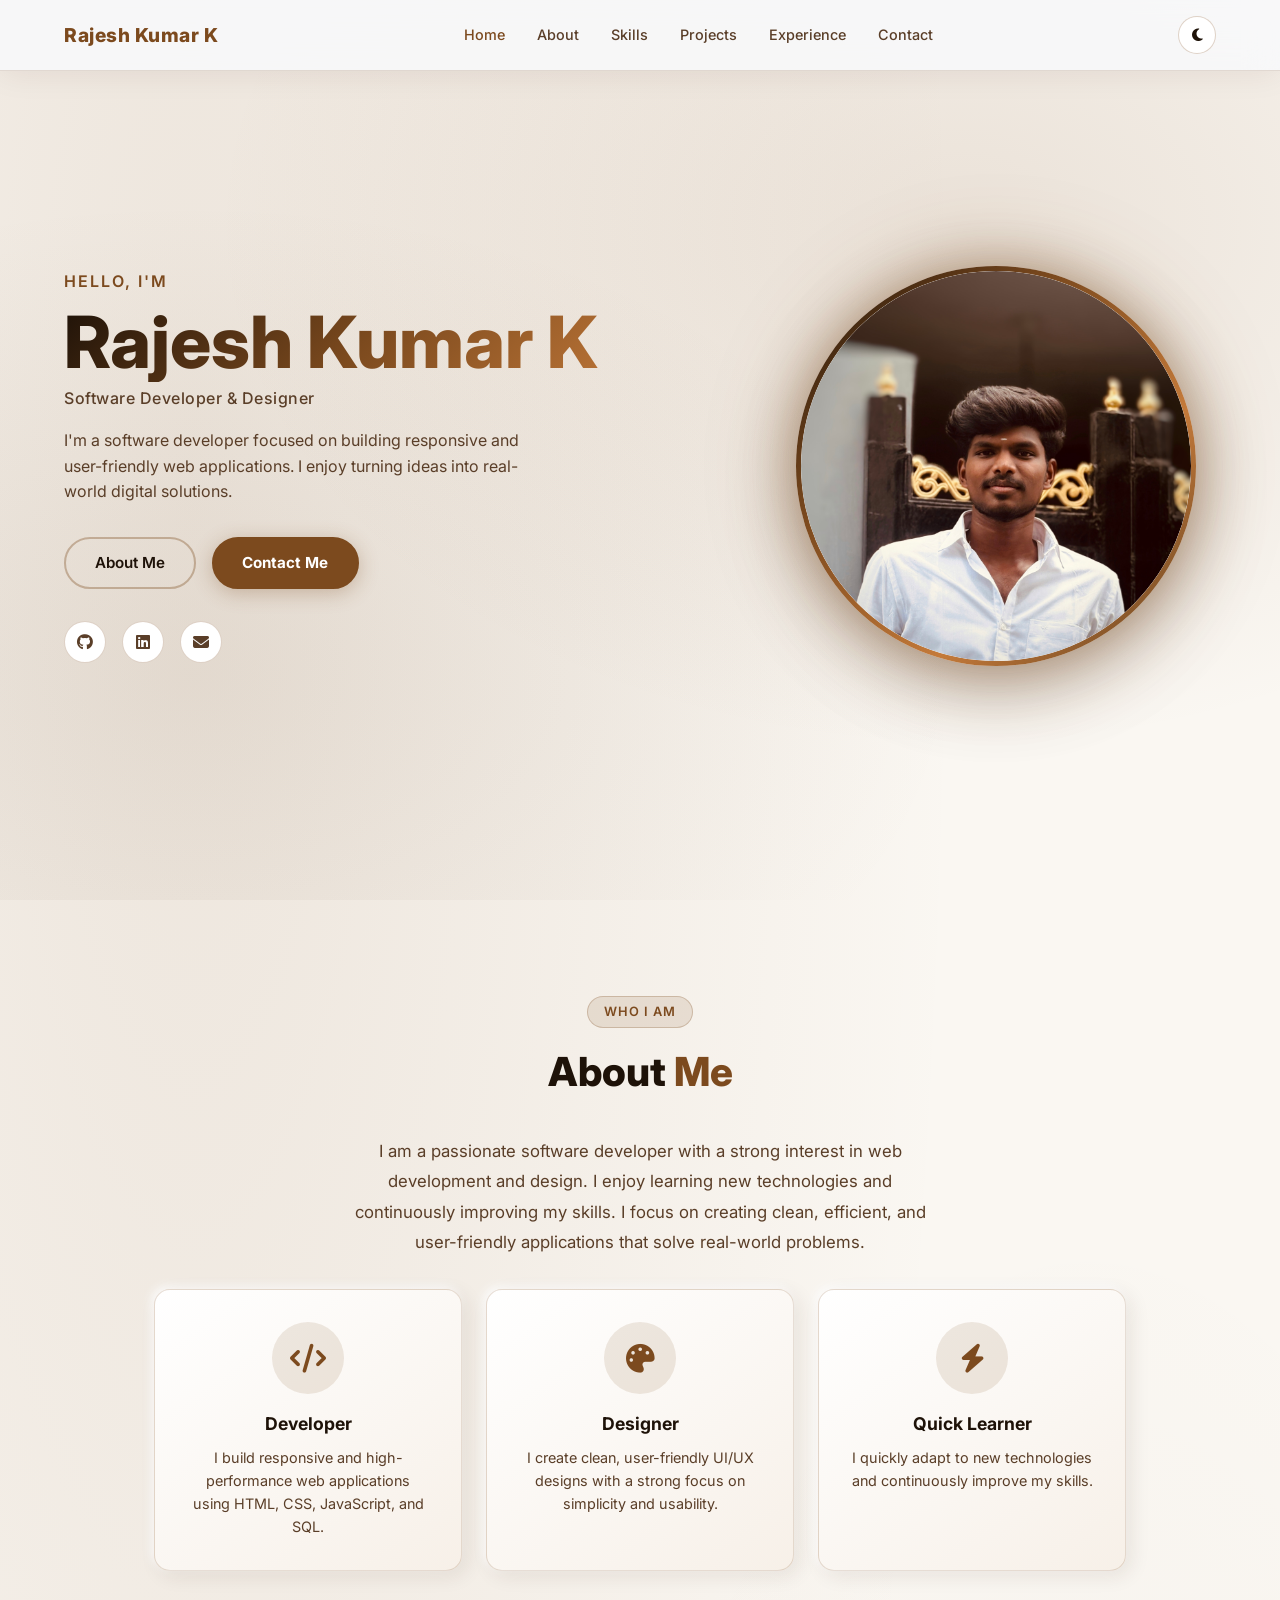
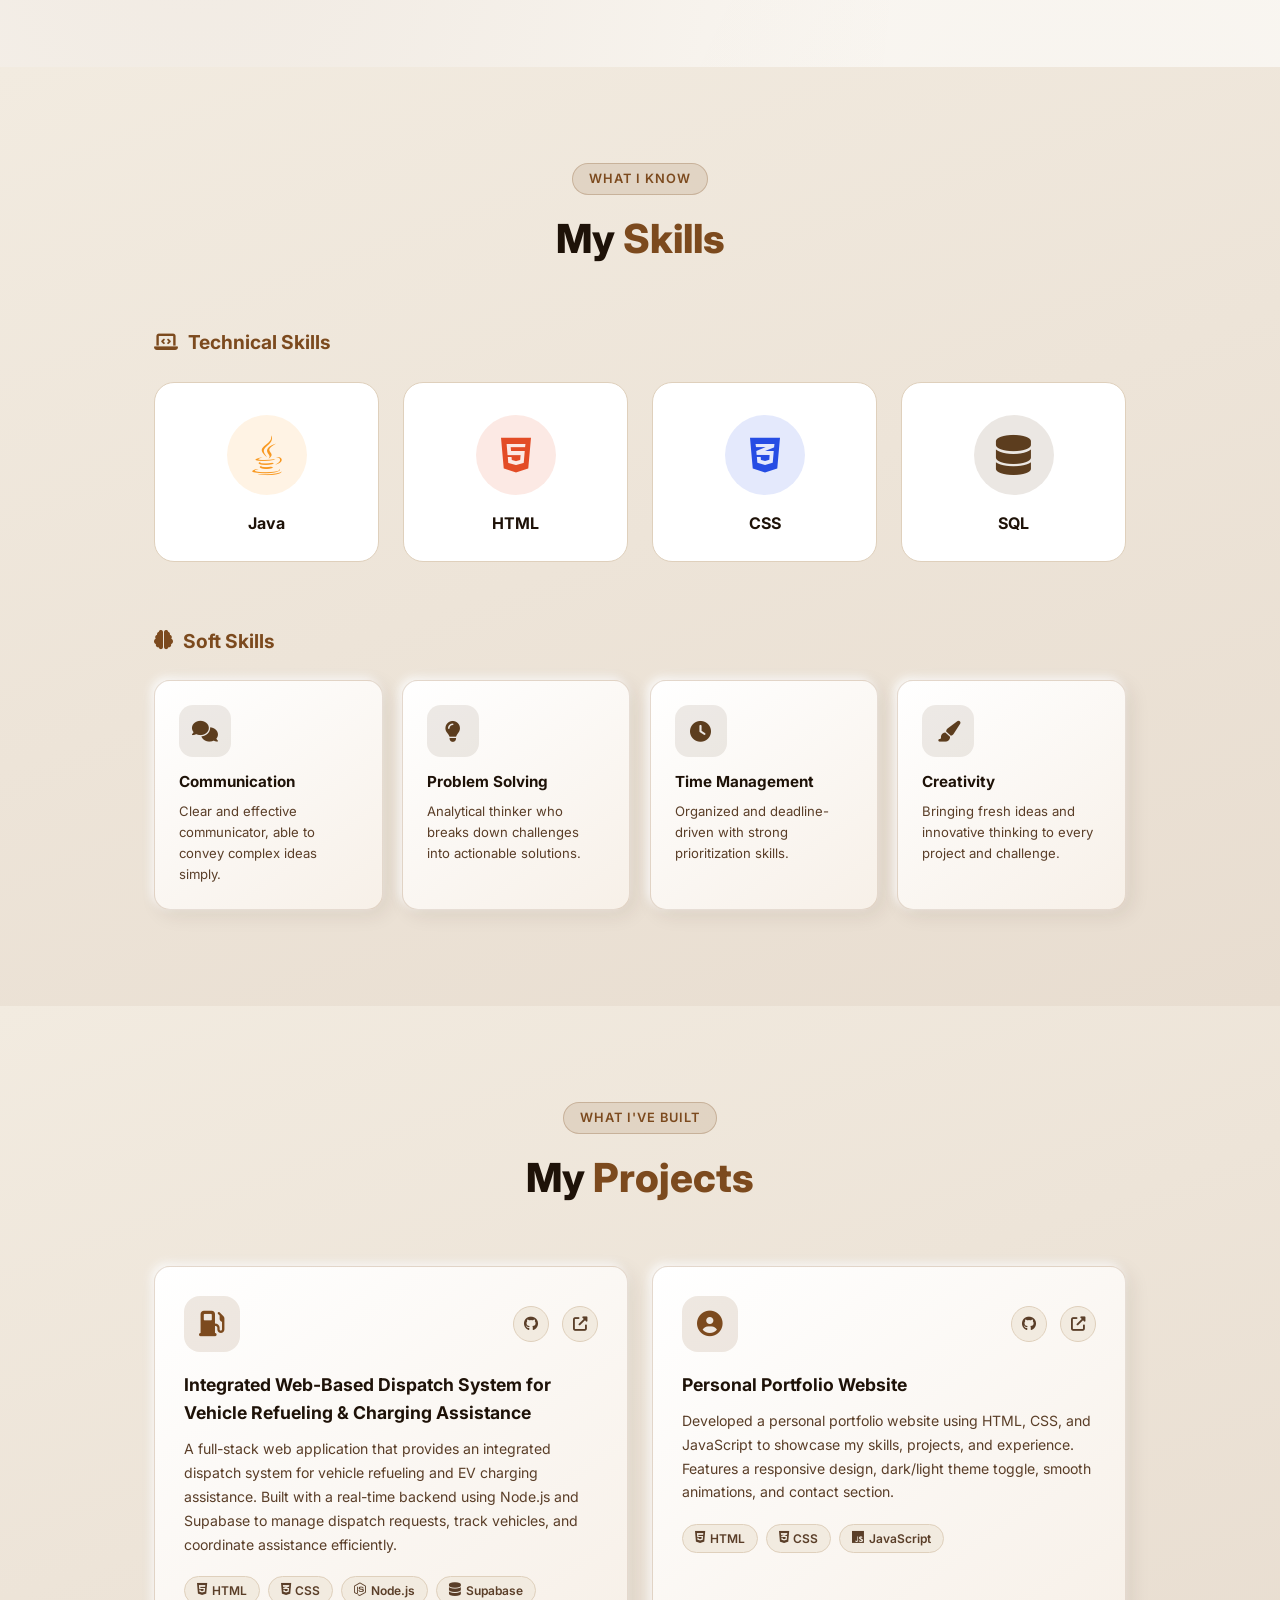
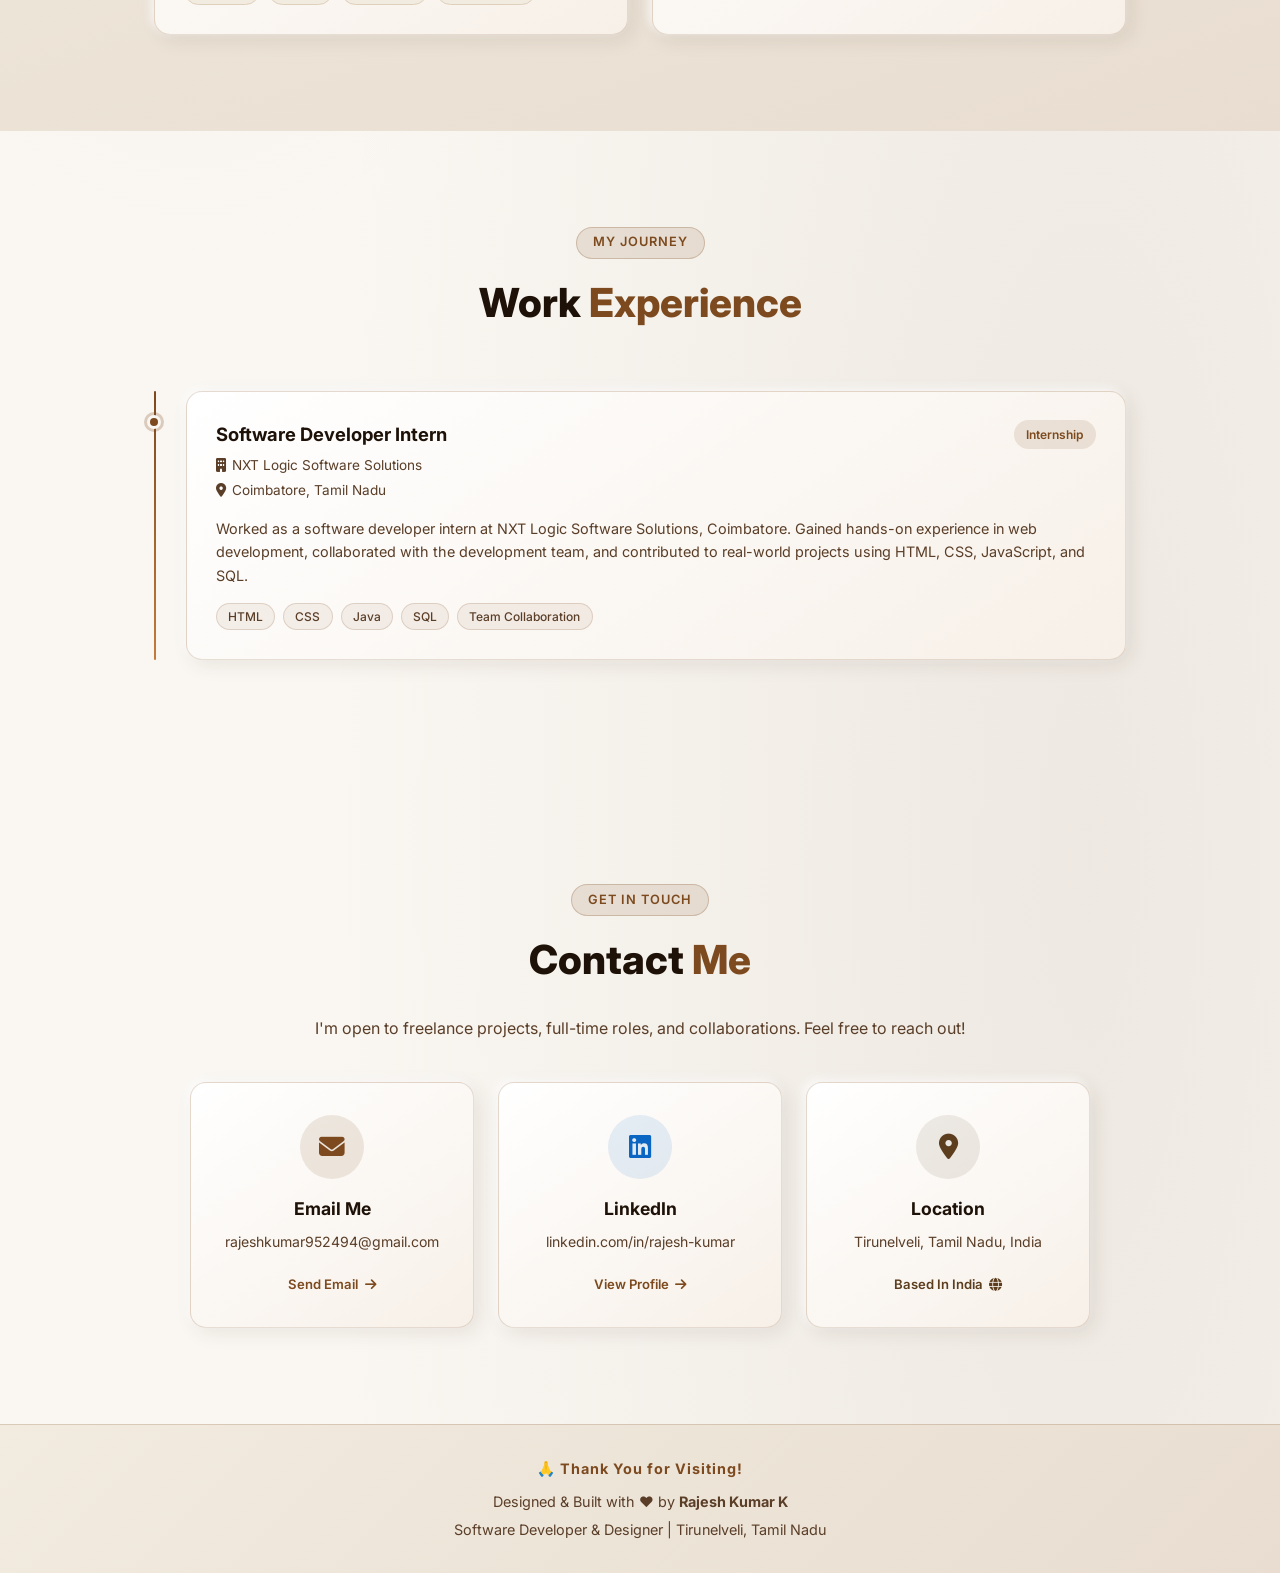
==== index.html @ b88934b7 "Add portfolio" ====
<!DOCTYPE html>
<html lang="en" data-theme="light">
<head>
  <meta charset="UTF-8" />
  <meta name="viewport" content="width=device-width, initial-scale=1.0" />
  <title>Portfolio | Software Developer & Designer</title>
  <link rel="stylesheet" href="style.css" />
  <link href="https://fonts.googleapis.com/css2?family=Inter:wght@300;400;500;600;700;800&display=swap" rel="stylesheet" />
  <link rel="stylesheet" href="https://cdnjs.cloudflare.com/ajax/libs/font-awesome/6.5.0/css/all.min.css" />
</head>
<body>

  <!-- NAV -->
  <nav class="navbar" id="navbar">
    <div class="nav-logo">Rajesh Kumar K</div>
    <ul class="nav-links">
      <li><a href="#home">Home</a></li>
      <li><a href="#about">About</a></li>
      <li><a href="#skills">Skills</a></li>
      <li><a href="#projects">Projects</a></li>
      <li><a href="#experience">Experience</a></li>
      <li><a href="#contact">Contact</a></li>
    </ul>
    <div class="nav-right">
      <button class="theme-toggle" id="themeToggle" title="Toggle theme">
        <i class="fas fa-moon" id="themeIcon"></i>
      </button>
      <div class="hamburger" id="hamburger">
        <span></span><span></span><span></span>
      </div>
    </div>
  </nav>

  <!-- HERO -->
  <section class="hero" id="home">
    <div class="hero-content">
      <p class="hero-greeting">Hello, I'm</p>
      <h1 class="hero-name">Rajesh Kumar K</h1>
      <p class="hero-subname">Software Developer & Designer</p>
      <p class="hero-desc">
        I'm a software developer focused on building responsive and user-friendly web applications. I enjoy turning ideas into real-world digital solutions.
      </p>
      <div class="hero-btns">
        <a href="#about" class="btn btn-outline">About Me</a>
        <a href="#contact" class="btn btn-primary">Contact Me</a>
      </div>
      <div class="hero-socials">
        <a href="#" title="GitHub"><i class="fab fa-github"></i></a>
        <a href="https://www.linkedin.com/in/rajesh-kumar-b77222259/" target="_blank" rel="noopener noreferrer" title="LinkedIn"><i class="fab fa-linkedin"></i></a>
        <a href="mailto:rajeshkumar952494@gmail.com" target="_blank" rel="noopener noreferrer" title="Email"><i class="fas fa-envelope"></i></a>
      </div>
    </div>
    <div class="hero-visual">
      <div class="avatar-ring">
        <div class="avatar-inner">
          <img src="rajesh.png" alt="Rajesh Kumar K" />
        </div>
      </div>
    </div>
  </section>

  <!-- ABOUT -->
  <section class="section" id="about">
    <div class="container">
      <div class="section-header">
        <span class="section-tag">Who I Am</span>
        <h2 class="section-title">About <span>Me</span></h2>
      </div>
      <p class="about-intro">I am a passionate software developer with a strong interest in web development and design. I enjoy learning new technologies and continuously improving my skills. I focus on creating clean, efficient, and user-friendly applications that solve real-world problems.</p>
      <div class="about-grid">
        <div class="about-card">
          <div class="about-icon"><i class="fas fa-code"></i></div>
          <h3>Developer</h3>
          <p>I build responsive and high-performance web applications using HTML, CSS, JavaScript, and SQL.</p>
        </div>
        <div class="about-card">
          <div class="about-icon"><i class="fas fa-palette"></i></div>
          <h3>Designer</h3>
          <p>I create clean, user-friendly UI/UX designs with a strong focus on simplicity and usability.</p>
        </div>
        <div class="about-card">
          <div class="about-icon"><i class="fas fa-bolt"></i></div>
          <h3>Quick Learner</h3>
          <p>I quickly adapt to new technologies and continuously improve my skills.</p>
        </div>
      </div>
    </div>
  </section>

  <!-- SKILLS -->
  <section class="section section-alt" id="skills">
    <div class="container">
      <div class="section-header">
        <span class="section-tag">What I Know</span>
        <h2 class="section-title">My <span>Skills</span></h2>
      </div>

      <div class="skills-wrapper">
        <!-- Technical Skills -->
        <div class="skills-group">
          <h3 class="skills-group-title"><i class="fas fa-laptop-code"></i> Technical Skills</h3>
          <div class="tech-skills-grid">
            <div class="tech-card" data-skill="Java">
              <div class="tech-card-inner">
                <div class="tech-icon-wrap"><i class="fab fa-java"></i></div>
                <span class="tech-name">Java</span>
                <div class="tech-glow"></div>
              </div>
            </div>
            <div class="tech-card" data-skill="HTML">
              <div class="tech-card-inner">
                <div class="tech-icon-wrap"><i class="fab fa-html5"></i></div>
                <span class="tech-name">HTML</span>
                <div class="tech-glow"></div>
              </div>
            </div>
            <div class="tech-card" data-skill="CSS">
              <div class="tech-card-inner">
                <div class="tech-icon-wrap"><i class="fab fa-css3-alt"></i></div>
                <span class="tech-name">CSS</span>
                <div class="tech-glow"></div>
              </div>
            </div>
            <div class="tech-card" data-skill="SQL">
              <div class="tech-card-inner">
                <div class="tech-icon-wrap"><i class="fas fa-database"></i></div>
                <span class="tech-name">SQL</span>
                <div class="tech-glow"></div>
              </div>
            </div>
          </div>
        </div>

        <!-- Soft Skills -->
        <div class="skills-group">
          <h3 class="skills-group-title"><i class="fas fa-brain"></i> Soft Skills</h3>
          <div class="soft-skills-grid">
            <div class="soft-skill-card">
              <div class="soft-skill-icon"><i class="fas fa-comments"></i></div>
              <h4>Communication</h4>
              <p>Clear and effective communicator, able to convey complex ideas simply.</p>
            </div>
            <div class="soft-skill-card">
              <div class="soft-skill-icon"><i class="fas fa-lightbulb"></i></div>
              <h4>Problem Solving</h4>
              <p>Analytical thinker who breaks down challenges into actionable solutions.</p>
            </div>
            <div class="soft-skill-card">
              <div class="soft-skill-icon"><i class="fas fa-clock"></i></div>
              <h4>Time Management</h4>
              <p>Organized and deadline-driven with strong prioritization skills.</p>
            </div>
            <div class="soft-skill-card">
              <div class="soft-skill-icon"><i class="fas fa-paint-brush"></i></div>
              <h4>Creativity</h4>
              <p>Bringing fresh ideas and innovative thinking to every project and challenge.</p>
            </div>
          </div>
        </div>
      </div>
    </div>
  </section>

  <!-- PROJECTS -->
  <section class="section section-alt" id="projects">
    <div class="container">
      <div class="section-header">
        <span class="section-tag">What I've Built</span>
        <h2 class="section-title">My <span>Projects</span></h2>
      </div>
      <div class="projects-grid">
        <div class="project-card">
          <div class="project-top">
            <div class="project-icon"><i class="fas fa-gas-pump"></i></div>
            <div class="project-links">
              <a href="#" title="View Code"><i class="fab fa-github"></i></a>
              <a href="#" title="Live Demo"><i class="fas fa-external-link-alt"></i></a>
            </div>
          </div>
          <h3>Integrated Web-Based Dispatch System for Vehicle Refueling & Charging Assistance</h3>
          <p>A full-stack web application that provides an integrated dispatch system for vehicle refueling and EV charging assistance. Built with a real-time backend using Node.js and Supabase to manage dispatch requests, track vehicles, and coordinate assistance efficiently.</p>
          <div class="project-tags">
            <span><i class="fab fa-html5"></i> HTML</span>
            <span><i class="fab fa-css3-alt"></i> CSS</span>
            <span><i class="fab fa-node-js"></i> Node.js</span>
            <span><i class="fas fa-database"></i> Supabase</span>
          </div>
        </div>
        <div class="project-card">
          <div class="project-top">
            <div class="project-icon"><i class="fas fa-user-circle"></i></div>
            <div class="project-links">
              <a href="#" title="View Code"><i class="fab fa-github"></i></a>
              <a href="#" title="Live Demo"><i class="fas fa-external-link-alt"></i></a>
            </div>
          </div>
          <h3>Personal Portfolio Website</h3>
          <p>Developed a personal portfolio website using HTML, CSS, and JavaScript to showcase my skills, projects, and experience. Features a responsive design, dark/light theme toggle, smooth animations, and contact section.</p>
          <div class="project-tags">
            <span><i class="fab fa-html5"></i> HTML</span>
            <span><i class="fab fa-css3-alt"></i> CSS</span>
            <span><i class="fab fa-js"></i> JavaScript</span>
          </div>
        </div>
      </div>
    </div>
  </section>

  <!-- EXPERIENCE -->
  <section class="section" id="experience">
    <div class="container">
      <div class="section-header">
        <span class="section-tag">My Journey</span>
        <h2 class="section-title">Work <span>Experience</span></h2>
      </div>
      <div class="timeline">
        <div class="timeline-item">
          <div class="timeline-dot"></div>
          <div class="timeline-card">
            <div class="timeline-header">
              <div>
                <h3>Software Developer Intern</h3>
                <p class="timeline-company"><i class="fas fa-building"></i> NXT Logic Software Solutions</p>
                <p class="timeline-location"><i class="fas fa-map-marker-alt"></i> Coimbatore, Tamil Nadu</p>
              </div>
              <span class="timeline-badge">Internship</span>
            </div>
            <p class="timeline-desc">
              Worked as a software developer intern at NXT Logic Software Solutions, Coimbatore. 
              Gained hands-on experience in web development, collaborated with the development team, 
              and contributed to real-world projects using HTML, CSS, JavaScript, and SQL.
            </p>
            <div class="timeline-tags">
              <span>HTML</span><span>CSS</span><span>Java</span><span>SQL</span><span>Team Collaboration</span>
            </div>
          </div>
        </div>
      </div>
    </div>
  </section>

  <!-- CONTACT -->
  <section class="section" id="contact">
    <div class="container">
      <div class="section-header">
        <span class="section-tag">Get In Touch</span>
        <h2 class="section-title">Contact <span>Me</span></h2>
      </div>
      <p class="contact-subtitle">I'm open to freelance projects, full-time roles, and collaborations. Feel free to reach out!</p>
      <div class="contact-cards">
        <a href="mailto:rajeshkumar952494@gmail.com" target="_blank" rel="noopener noreferrer" class="contact-card">
          <div class="contact-card-icon"><i class="fas fa-envelope"></i></div>
          <h3>Email Me</h3>
          <p>rajeshkumar952494@gmail.com</p>
          <span class="contact-card-btn">Send Email <i class="fas fa-arrow-right"></i></span>
        </a>
        <a href="https://www.linkedin.com/in/rajesh-kumar-b77222259/" target="_blank" rel="noopener noreferrer" class="contact-card">
          <div class="contact-card-icon linkedin"><i class="fab fa-linkedin"></i></div>
          <h3>LinkedIn</h3>
          <p>linkedin.com/in/rajesh-kumar</p>
          <span class="contact-card-btn">View Profile <i class="fas fa-arrow-right"></i></span>
        </a>
        <div class="contact-card no-link">
          <div class="contact-card-icon location"><i class="fas fa-map-marker-alt"></i></div>
          <h3>Location</h3>
          <p>Tirunelveli, Tamil Nadu, India</p>
          <span class="contact-card-btn">Based In India <i class="fas fa-globe"></i></span>
        </div>
      </div>
    </div>
  </section>

  <!-- FOOTER -->
  <footer class="footer">
    <div class="footer-content">
      <p class="footer-thankyou">🙏 Thank You for Visiting!</p>
      <p>Designed & Built with <span class="heart">❤️</span> by <strong>Rajesh Kumar K</strong></p>
      <p class="footer-sub">Software Developer & Designer | Tirunelveli, Tamil Nadu</p>
    </div>
  </footer>

  <script src="script.js"></script>
</body>
</html>
---- style.css ----
/* ===== CSS VARIABLES ===== */
:root {
  --bg: #0f0f1a;
  --bg-alt: #13131f;
  --card: #1a1a2e;
  --card-hover: #1f1f38;
  --border: #2a2a45;
  --primary: #7c3aed;
  --primary-light: #9d5cf6;
  --primary-glow: rgba(124, 58, 237, 0.3);
  --accent: #06b6d4;
  --accent-glow: rgba(6, 182, 212, 0.3);
  --text: #e2e8f0;
  --text-muted: #94a3b8;
  --text-dim: #64748b;
  --success: #10b981;
  --shadow: 0 4px 24px rgba(0,0,0,0.4);
  --radius: 16px;
  --transition: 0.3s ease;
}

[data-theme="light"] {
  --bg: #faf7f2;
  --bg-alt: #f2ebe0;
  --card: #ffffff;
  --card-hover: #faf7f2;
  --border: #dfd0bc;
  --primary: #7c4a1e;
  --primary-light: #a0622a;
  --primary-glow: rgba(124, 74, 30, 0.2);
  --accent: #5c3d1e;
  --accent-glow: rgba(92, 61, 30, 0.18);
  --text: #1e1208;
  --text-muted: #5a3e28;
  --text-dim: #9a7a5a;
  --success: #2d6a2d;
  --shadow: 0 4px 32px rgba(60, 30, 10, 0.12);
  --radius: 16px;
  --transition: 0.3s ease;
}

/* ===== RESET ===== */
*, *::before, *::after { box-sizing: border-box; margin: 0; padding: 0; }
html { scroll-behavior: smooth; }
body {
  font-family: 'Inter', sans-serif;
  background: var(--bg);
  color: var(--text);
  line-height: 1.6;
  transition: background var(--transition), color var(--transition);
}
a { text-decoration: none; color: inherit; }
ul { list-style: none; }
img { max-width: 100%; }

/* ===== CINEMATIC LIGHT THEME ===== */
[data-theme="light"] body {
  background-color: #faf7f2;
  background-image:
    radial-gradient(ellipse at 15% 10%, rgba(124,74,30,0.1) 0%, transparent 50%),
    radial-gradient(ellipse at 85% 85%, rgba(92,61,30,0.08) 0%, transparent 50%);
}
[data-theme="light"] .navbar {
  background: rgba(250,247,242,0.93);
  border-bottom: 1px solid rgba(124,74,30,0.18);
  box-shadow: 0 2px 32px rgba(60,30,10,0.08);
}
[data-theme="light"] .hero {
  background-image:
    radial-gradient(ellipse at 75% 25%, rgba(124,74,30,0.12) 0%, transparent 55%),
    radial-gradient(ellipse at 15% 75%, rgba(92,61,30,0.08) 0%, transparent 50%);
}
[data-theme="light"] .hero-name {
  background: linear-gradient(135deg, #1e1208 0%, #7c4a1e 50%, #c47a3a 100%);
  -webkit-background-clip: text; -webkit-text-fill-color: transparent; background-clip: text;
}
[data-theme="light"] .hero-greeting { color: #7c4a1e; }
[data-theme="light"] .hero-roles { color: #5c3d1e; }
[data-theme="light"] .hero-subname { color: #5a3e28; }
[data-theme="light"] .section-alt {
  background: linear-gradient(160deg, #f2ebe0 0%, #e8ddd0 100%);
}
[data-theme="light"] .section-tag {
  background: rgba(124,74,30,0.12);
  color: #7c4a1e;
  border: 1px solid rgba(124,74,30,0.25);
}
[data-theme="light"] .section-title span { color: #7c4a1e; }
[data-theme="light"] .about-card,
[data-theme="light"] .soft-skill-card,
[data-theme="light"] .project-card,
[data-theme="light"] .timeline-card,
[data-theme="light"] .achievement-card,
[data-theme="light"] .contact-card {
  background: linear-gradient(145deg, #ffffff, #f7f0e8);
  border: 1px solid rgba(124,74,30,0.18);
  box-shadow: 5px 5px 20px rgba(60,30,10,0.09), -3px -3px 10px rgba(255,255,255,0.9);
}
[data-theme="light"] .about-card:hover,
[data-theme="light"] .soft-skill-card:hover,
[data-theme="light"] .project-card:hover,
[data-theme="light"] .timeline-card:hover,
[data-theme="light"] .achievement-card:hover,
[data-theme="light"] .contact-card:hover {
  border-color: #7c4a1e;
  box-shadow: 8px 8px 32px rgba(124,74,30,0.22), -3px -3px 10px rgba(255,255,255,0.95);
}
[data-theme="light"] .skill-fill {
  background: linear-gradient(90deg, #1e1208, #7c4a1e, #c47a3a);
}
[data-theme="light"] .skill-fill::after {
  background: #fff;
  box-shadow: 0 0 0 3px #7c4a1e, 0 0 12px rgba(124,74,30,0.5);
}
[data-theme="light"] .footer {
  background: linear-gradient(135deg, #f2ebe0, #e8ddd0);
  border-top: 1px solid rgba(124,74,30,0.2);
}
[data-theme="light"] .footer-thankyou { color: #7c4a1e; }
[data-theme="light"] .avatar-ring {
  background: linear-gradient(135deg, #1e1208, #7c4a1e, #c47a3a, #5c3d1e);
  box-shadow: 0 0 50px rgba(124,74,30,0.4),
              0 0 100px rgba(124,74,30,0.2),
              0 25px 70px rgba(60,30,10,0.25);
}
[data-theme="light"] .avatar-inner { background: #fff; color: #7c4a1e; }
[data-theme="light"] .floating-badge {
  background: #fff;
  border-color: rgba(124,74,30,0.25);
  box-shadow: 4px 4px 16px rgba(60,30,10,0.1);
  color: #1e1208;
}
[data-theme="light"] .timeline::before {
  background: linear-gradient(to bottom, #7c4a1e, #c47a3a);
}
[data-theme="light"] .timeline-dot {
  background: #7c4a1e; border-color: #faf7f2;
  box-shadow: 0 0 0 3px rgba(124,74,30,0.25);
}
[data-theme="light"] .timeline-badge { background: rgba(124,74,30,0.12); color: #7c4a1e; }
[data-theme="light"] .timeline-tags span { background: rgba(124,74,30,0.07); border-color: rgba(124,74,30,0.18); }
[data-theme="light"] .timeline-tags span:hover { background: rgba(124,74,30,0.18); border-color: #7c4a1e; color: #7c4a1e; }
[data-theme="light"] .hero-socials a { background: #fff; border-color: rgba(124,74,30,0.25); }
[data-theme="light"] .hero-socials a:hover { background: #7c4a1e; border-color: #7c4a1e; color: #fff; }
[data-theme="light"] .theme-toggle { background: #fff; border-color: rgba(124,74,30,0.25); }
[data-theme="light"] .theme-toggle:hover { background: #7c4a1e; border-color: #7c4a1e; color: #fff; }
[data-theme="light"] .btn-primary { background: #7c4a1e; border-color: #7c4a1e; color: #fff; font-weight: 700; box-shadow: 0 4px 20px rgba(124,74,30,0.3); }
[data-theme="light"] .btn-primary:hover { background: #a0622a; border-color: #a0622a; box-shadow: 0 8px 28px rgba(124,74,30,0.45); }
[data-theme="light"] .btn-outline { border-color: rgba(124,74,30,0.35); color: #1e1208; }
[data-theme="light"] .btn-outline:hover { border-color: #7c4a1e; color: #7c4a1e; }
[data-theme="light"] .about-icon { background: rgba(124,74,30,0.12); color: #7c4a1e; }
[data-theme="light"] .about-card:hover .about-icon { background: #7c4a1e; color: #fff; box-shadow: 0 8px 24px rgba(124,74,30,0.35); }
[data-theme="light"] .soft-skill-icon { background: rgba(92,61,30,0.1); color: #5c3d1e; }
[data-theme="light"] .soft-skill-card:hover .soft-skill-icon { background: #5c3d1e; color: #fff; }
[data-theme="light"] .project-icon { background: rgba(124,74,30,0.12); color: #7c4a1e; }
[data-theme="light"] .project-card:hover .project-icon { background: #7c4a1e; color: #fff; }
[data-theme="light"] .project-links a:hover { background: #7c4a1e; border-color: #7c4a1e; color: #fff; }
[data-theme="light"] .project-tags span:hover { background: rgba(124,74,30,0.15); border-color: #7c4a1e; color: #7c4a1e; }
[data-theme="light"] .contact-card-icon { background: rgba(124,74,30,0.12); color: #7c4a1e; }
[data-theme="light"] .contact-card-icon.linkedin { background: rgba(10,102,194,0.1); color: #0a66c2; }
[data-theme="light"] .contact-card-icon.location { background: rgba(92,61,30,0.1); color: #5c3d1e; }
[data-theme="light"] .contact-card:hover .contact-card-icon { background: #7c4a1e; color: #fff; }
[data-theme="light"] .contact-card-btn { color: #7c4a1e; }
[data-theme="light"] .contact-card.no-link .contact-card-btn { color: #5c3d1e; }
[data-theme="light"] .contact-card::before { background: linear-gradient(to top, rgba(124,74,30,0.1), transparent); }
[data-theme="light"] .achievement-card.trophy { border-color: #c47a3a; }
[data-theme="light"] .achievement-card.internship { border-color: #2d6a2d; }
[data-theme="light"] .achievement-ribbon { background: rgba(124,74,30,0.08); border-color: rgba(124,74,30,0.25); }
[data-theme="light"] .shape-1 { background: #7c4a1e; opacity: 0.1; }
[data-theme="light"] .shape-2 { background: #5c3d1e; opacity: 0.08; }
[data-theme="light"] .shape-3 { background: #1e1208; opacity: 0.05; }
[data-theme="light"] ::-webkit-scrollbar-track { background: #faf7f2; }
[data-theme="light"] ::-webkit-scrollbar-thumb { background: #7c4a1e; }

/* ===== SCROLLBAR ===== */
::-webkit-scrollbar { width: 6px; }
::-webkit-scrollbar-track { background: var(--bg); }
::-webkit-scrollbar-thumb { background: var(--primary); border-radius: 3px; }

/* ===== NAVBAR ===== */
.navbar {
  position: fixed; top: 0; left: 0; right: 0; z-index: 1000;
  display: flex; align-items: center; justify-content: space-between;
  padding: 1rem 5%;
  background: rgba(15, 15, 26, 0.85);
  backdrop-filter: blur(16px);
  border-bottom: 1px solid var(--border);
  transition: all var(--transition);
}
[data-theme="light"] .navbar {
  background: rgba(248, 250, 252, 0.85);
}
.navbar.scrolled {
  padding: 0.7rem 5%;
  box-shadow: var(--shadow);
}
.nav-logo {
  font-size: 1.2rem; font-weight: 800; color: var(--primary);
  letter-spacing: 0.5px;
}
.nav-links { display: flex; gap: 2rem; }
.nav-links a {
  font-size: 0.9rem; font-weight: 500; color: var(--text-muted);
  position: relative; transition: color var(--transition);
}
.nav-links a::after {
  content: ''; position: absolute; bottom: -4px; left: 0;
  width: 0; height: 2px; background: var(--primary);
  transition: width var(--transition);
}
.nav-links a:hover { color: var(--primary); }
.nav-links a:hover::after { width: 100%; }
.nav-right { display: flex; align-items: center; gap: 1rem; }
.theme-toggle {
  background: var(--card); border: 1px solid var(--border);
  color: var(--text); width: 38px; height: 38px; border-radius: 50%;
  cursor: pointer; display: flex; align-items: center; justify-content: center;
  font-size: 0.9rem; transition: all var(--transition);
}
.theme-toggle:hover { background: var(--primary); border-color: var(--primary); color: #fff; }
.hamburger { display: none; flex-direction: column; gap: 5px; cursor: pointer; }
.hamburger span {
  display: block; width: 24px; height: 2px;
  background: var(--text); border-radius: 2px; transition: all var(--transition);
}

/* ===== HERO ===== */
.hero {
  min-height: 100vh;
  display: flex; align-items: center; justify-content: space-between;
  padding: 6rem 5% 4rem;
  position: relative; overflow: hidden;
  gap: 2rem;
}
.hero-bg-shapes { position: absolute; inset: 0; pointer-events: none; }
.shape {
  position: absolute; border-radius: 50%;
  filter: blur(80px); opacity: 0.15;
}
.shape-1 { width: 500px; height: 500px; background: var(--primary); top: -100px; right: -100px; animation: float-shape 8s ease-in-out infinite; }
.shape-2 { width: 300px; height: 300px; background: var(--accent); bottom: 0; left: -50px; animation: float-shape 10s ease-in-out infinite reverse; }
.shape-3 { width: 200px; height: 200px; background: var(--primary-light); top: 50%; left: 40%; animation: float-shape 6s ease-in-out infinite 2s; }
@keyframes float-shape {
  0%,100% { transform: translate(0, 0) scale(1); }
  33% { transform: translate(20px, -20px) scale(1.05); }
  66% { transform: translate(-15px, 15px) scale(0.95); }
}

.hero-content { flex: 1; max-width: 600px; z-index: 1; }
.hero-greeting { color: var(--primary); font-weight: 600; font-size: 1rem; letter-spacing: 2px; text-transform: uppercase; margin-bottom: 0.5rem; }
.hero-name {
  font-size: clamp(2.5rem, 6vw, 4.5rem);
  font-weight: 800; line-height: 1.1;
  background: linear-gradient(135deg, var(--text) 0%, var(--primary-light) 100%);
  -webkit-background-clip: text; -webkit-text-fill-color: transparent; background-clip: text;
  margin-bottom: 0.3rem;
}
.hero-subname {
  font-size: 1rem; font-weight: 500; color: var(--text-muted);
  margin-bottom: 1rem; letter-spacing: 0.5px;
}
.hero-roles {
  font-size: 1.3rem; font-weight: 600; color: var(--accent);
  min-height: 2rem; margin-bottom: 1.5rem;
}
.cursor { animation: blink 1s infinite; }
@keyframes blink { 0%,100%{opacity:1} 50%{opacity:0} }
.hero-desc { color: var(--text-muted); font-size: 1rem; max-width: 480px; margin-bottom: 2rem; }
.hero-btns { display: flex; gap: 1rem; flex-wrap: wrap; margin-bottom: 2rem; }
.btn {
  padding: 0.75rem 1.8rem; border-radius: 50px; font-weight: 600;
  font-size: 0.95rem; cursor: pointer; transition: all var(--transition);
  display: inline-flex; align-items: center; gap: 0.5rem; border: 2px solid transparent;
}
.btn-primary {
  background: var(--primary); color: #fff; border-color: var(--primary);
}
.btn-primary:hover {
  background: var(--primary-light); border-color: var(--primary-light);
  transform: translateY(-2px); box-shadow: 0 8px 24px var(--primary-glow);
}
.btn-outline {
  background: transparent; color: var(--text); border-color: var(--border);
}
.btn-outline:hover {
  border-color: var(--primary); color: var(--primary);
  transform: translateY(-2px);
}
.btn-full { width: 100%; justify-content: center; }
.hero-socials { display: flex; gap: 1rem; }
.hero-socials a {
  width: 42px; height: 42px; border-radius: 50%;
  background: var(--card); border: 1px solid var(--border);
  display: flex; align-items: center; justify-content: center;
  color: var(--text-muted); font-size: 1rem; transition: all var(--transition);
}
.hero-socials a:hover {
  background: var(--primary); border-color: var(--primary); color: #fff;
  transform: translateY(-3px);
}

/* Hero Visual */
.hero-visual {
  flex: 0 0 auto; position: relative;
  width: 440px; height: 440px; z-index: 1;
  display: flex; align-items: center; justify-content: center;
}
.avatar-ring {
  width: 400px; height: 400px; border-radius: 50%;
  background: linear-gradient(135deg, var(--primary), var(--accent));
  padding: 5px; margin: 0 auto;
  box-shadow: 0 0 50px var(--primary-glow),
              0 0 100px var(--primary-glow),
              0 25px 70px rgba(0,0,0,0.3);
  animation: hero-glow 3s ease-in-out infinite;
}
@keyframes hero-glow {
  0%,100% { box-shadow: 0 0 50px var(--primary-glow), 0 0 100px var(--primary-glow), 0 25px 70px rgba(0,0,0,0.3); }
  50%      { box-shadow: 0 0 80px var(--primary-glow), 0 0 150px var(--primary-glow), 0 25px 70px rgba(0,0,0,0.3); }
}
.avatar-inner {
  width: 100%; height: 100%; border-radius: 50%;
  background: var(--card);
  display: flex; align-items: center; justify-content: center;
  font-size: 5rem; color: var(--primary);
  overflow: hidden;
}
.avatar-inner img {
  width: 100%; height: 100%;
  object-fit: cover;
  object-position: center top;
  border-radius: 50%;
  transform: none;
}
.floating-badge {
  position: absolute; background: var(--card);
  border: 1px solid var(--border); border-radius: 50px;
  padding: 0.4rem 0.9rem; font-size: 0.8rem; font-weight: 600;
  display: flex; align-items: center; gap: 0.4rem;
  box-shadow: var(--shadow); animation: float 3s ease-in-out infinite;
}
.floating-badge i { font-size: 1rem; }
.badge-1 { top: 10px; left: 0; animation-delay: 0s; }
.badge-1 i { color: #e34c26; }
.badge-2 { top: 10px; right: 0; animation-delay: 0.5s; }
.badge-2 i { color: #264de4; }
.badge-3 { bottom: 30px; left: 0; animation-delay: 1s; }
.badge-3 i { color: #f89820; }
.badge-4 { bottom: 30px; right: 0; animation-delay: 1.5s; }
.badge-4 i { color: var(--accent); }
@keyframes float {
  0%,100%{transform:translateY(0)} 50%{transform:translateY(-10px)}
}

/* ===== SECTIONS ===== */
.section { padding: 6rem 0; }
.section-alt { background: var(--bg-alt); }
.container { max-width: 1100px; margin: 0 auto; padding: 0 5%; }
.section-header { text-align: center; margin-bottom: 3.5rem; }
.section-tag {
  display: inline-block; background: var(--primary-glow);
  color: var(--primary); padding: 0.3rem 1rem; border-radius: 50px;
  font-size: 0.8rem; font-weight: 600; letter-spacing: 1px;
  text-transform: uppercase; margin-bottom: 0.75rem;
}
.section-title {
  font-size: clamp(1.8rem, 4vw, 2.5rem); font-weight: 800;
}
.section-title span { color: var(--primary); }

/* ===== ABOUT ===== */
.about-grid {
  display: grid; grid-template-columns: repeat(auto-fit, minmax(230px, 1fr));
  gap: 1.5rem;
}
.about-card {
  background: var(--card); border: 1px solid var(--border);
  border-radius: var(--radius); padding: 2rem;
  text-align: center;
  position: relative; overflow: hidden;
  opacity: 0; transform: perspective(600px) rotateX(30deg) translateY(40px);
  transition: opacity 0.6s ease, transform 0.6s cubic-bezier(0.23, 1, 0.32, 1),
              border-color 0.3s ease, box-shadow 0.3s ease;
}
.about-card.animate-in {
  opacity: 1; transform: perspective(600px) rotateX(0deg) translateY(0);
}
.about-card::before {
  content: ''; position: absolute; top: -60%; left: -60%;
  width: 220%; height: 220%;
  background: conic-gradient(from 0deg, transparent 0deg, var(--primary-glow) 60deg, transparent 120deg);
  opacity: 0; transition: opacity 0.5s ease;
  animation: spin-glow 4s linear infinite;
}
@keyframes spin-glow { from { transform: rotate(0deg); } to { transform: rotate(360deg); } }
.about-card:hover::before { opacity: 1; }
.about-card:hover {
  transform: perspective(600px) rotateX(0deg) translateY(-10px) scale(1.03);
  border-color: var(--primary);
  box-shadow: 0 24px 48px var(--primary-glow);
}
.about-icon {
  width: 72px; height: 72px; border-radius: 50%;
  background: var(--primary-glow); color: var(--primary);
  display: flex; align-items: center; justify-content: center;
  font-size: 1.8rem; margin: 0 auto 1rem;
  position: relative; z-index: 1;
  transition: transform 0.5s cubic-bezier(0.175, 0.885, 0.32, 1.275),
              background 0.3s ease, color 0.3s ease, box-shadow 0.3s ease;
}
.about-card:hover .about-icon {
  transform: rotateY(180deg) scale(1.2);
  background: var(--primary); color: #fff;
  box-shadow: 0 0 24px var(--primary-glow), 0 0 48px var(--primary-glow);
}
.about-card h3 {
  font-size: 1.1rem; font-weight: 700; margin-bottom: 0.5rem;
  position: relative; z-index: 1; transition: color 0.3s ease;
}
.about-card:hover h3 { color: var(--primary); }
.about-card p { color: var(--text-muted); font-size: 0.9rem; position: relative; z-index: 1; }

/* ===== SKILLS ===== */
.skills-wrapper { display: flex; flex-direction: column; gap: 3rem; }
.skills-group-title {
  font-size: 1.2rem; font-weight: 700; margin-bottom: 1.5rem;
  display: flex; align-items: center; gap: 0.6rem; color: var(--primary);
}
.skill-bars { display: flex; flex-direction: column; gap: 1.4rem; }
.skill-item {
  opacity: 0; transform: translateX(-50px) skewX(-5deg);
  transition: opacity 0.5s ease, transform 0.6s cubic-bezier(0.23, 1, 0.32, 1);
}
.skill-item.animate-in {
  opacity: 1; transform: translateX(0) skewX(0deg);
}
.skill-info {
  display: flex; justify-content: flex-start;
  font-size: 0.95rem; font-weight: 600; margin-bottom: 0.6rem;
  align-items: center; gap: 0.5rem;
}
.skill-info span { display: flex; align-items: center; gap: 0.4rem; }
.skill-info i { font-size: 1rem; }
.skill-bar {
  height: 12px; background: var(--border); border-radius: 6px;
  overflow: hidden; position: relative;
}
.skill-fill {
  height: 100%; width: 0; border-radius: 6px;
  background: linear-gradient(90deg, var(--primary), var(--primary-light), var(--accent));
  background-size: 200% 100%;
  transition: width 1.6s cubic-bezier(0.4, 0, 0.2, 1);
  animation: gradient-shift 3s ease infinite;
  position: relative;
}
@keyframes gradient-shift {
  0% { background-position: 0% 50%; }
  50% { background-position: 100% 50%; }
  100% { background-position: 0% 50%; }
}
.skill-fill::before {
  content: ''; position: absolute; inset: 0;
  background: linear-gradient(90deg, transparent, rgba(255,255,255,0.25), transparent);
  animation: sweep 2.5s ease-in-out infinite;
}
@keyframes sweep {
  0% { transform: translateX(-100%); }
  100% { transform: translateX(400%); }
}
.skill-fill::after {
  content: ''; position: absolute; right: -1px; top: 50%;
  transform: translateY(-50%);
  width: 16px; height: 16px; border-radius: 50%;
  background: #fff;
  box-shadow: 0 0 0 3px var(--accent), 0 0 12px var(--accent);
  opacity: 0; transition: opacity 0.4s ease 1.4s;
}
.skill-fill.filled::after { opacity: 1; }

.soft-skills-grid {
  display: grid; grid-template-columns: repeat(auto-fit, minmax(200px, 1fr));
  gap: 1.2rem;
}
.soft-skill-card {
  background: var(--card); border: 1px solid var(--border);
  border-radius: var(--radius); padding: 1.5rem;
  position: relative; overflow: hidden;
  opacity: 0; transform: scale(0.8) rotate(-3deg);
  transition: opacity 0.5s ease, transform 0.5s cubic-bezier(0.175, 0.885, 0.32, 1.275),
              border-color 0.3s ease, box-shadow 0.3s ease;
}
.soft-skill-card.animate-in {
  opacity: 1; transform: scale(1) rotate(0deg);
}
.soft-skill-card::before {
  content: ''; position: absolute; top: 0; left: -100%;
  width: 60%; height: 100%;
  background: linear-gradient(90deg, transparent, rgba(255,255,255,0.06), transparent);
  transition: left 0.6s ease;
}
.soft-skill-card:hover::before { left: 150%; }
.soft-skill-card::after {
  content: ''; position: absolute; bottom: 0; left: 0;
  width: 0; height: 3px;
  background: linear-gradient(90deg, var(--primary), var(--accent));
  transition: width 0.5s cubic-bezier(0.4, 0, 0.2, 1);
  border-radius: 0 0 3px 3px;
}
.soft-skill-card:hover::after { width: 100%; }
.soft-skill-card:hover {
  transform: translateY(-8px) scale(1.03);
  border-color: var(--accent);
  box-shadow: 0 16px 32px var(--accent-glow);
}
.soft-skill-icon {
  width: 52px; height: 52px; border-radius: 14px;
  background: var(--accent-glow); color: var(--accent);
  display: flex; align-items: center; justify-content: center;
  font-size: 1.3rem; margin-bottom: 0.8rem;
  transition: transform 0.5s cubic-bezier(0.175, 0.885, 0.32, 1.275),
              background 0.3s ease, color 0.3s ease, box-shadow 0.3s ease;
}
.soft-skill-card:hover .soft-skill-icon {
  transform: rotate(15deg) scale(1.25) translateY(-4px);
  background: var(--accent); color: #fff;
  box-shadow: 0 8px 20px var(--accent-glow);
}
.soft-skill-card h4 { font-size: 0.95rem; font-weight: 700; margin-bottom: 0.4rem; transition: color 0.3s; }
.soft-skill-card:hover h4 { color: var(--accent); }
.soft-skill-card p { color: var(--text-muted); font-size: 0.82rem; }

/* ===== PROJECTS ===== */
.projects-grid {
  display: grid; grid-template-columns: repeat(auto-fit, minmax(300px, 1fr));
  gap: 1.5rem;
}
.project-card {
  background: var(--card); border: 1px solid var(--border);
  border-radius: var(--radius); padding: 1.8rem;
  position: relative; overflow: hidden;
  opacity: 0; transform: translateY(50px) scale(0.95);
  transition: opacity 0.6s ease, transform 0.6s cubic-bezier(0.23, 1, 0.32, 1),
              border-color 0.3s ease, box-shadow 0.4s ease;
}
.project-card.animate-in {
  opacity: 1; transform: translateY(0) scale(1);
}
/* Animated glowing border on hover */
.project-card::before {
  content: ''; position: absolute; top: 0; left: 0; right: 0;
  height: 3px;
  background: linear-gradient(90deg, var(--primary), var(--accent), var(--primary));
  background-size: 200% 100%;
  transform: scaleX(0); transform-origin: left;
  transition: transform 0.5s ease;
  animation: gradient-shift 3s ease infinite;
}
.project-card:hover::before { transform: scaleX(1); }
/* Shimmer sweep effect */
.project-card::after {
  content: ''; position: absolute; top: 0; left: -100%;
  width: 60%; height: 100%;
  background: linear-gradient(90deg, transparent, rgba(255,255,255,0.05), transparent);
  transition: left 0.7s ease;
}
.project-card:hover::after { left: 150%; }
.project-card:hover {
  transform: translateY(-12px) scale(1.02) perspective(800px) rotateX(2deg);
  border-color: var(--primary);
  box-shadow: 0 24px 48px var(--primary-glow), 0 0 0 1px var(--primary);
}
.project-top {
  display: flex; justify-content: space-between; align-items: center;
  margin-bottom: 1.2rem;
}
.project-icon {
  width: 56px; height: 56px; border-radius: 16px;
  background: var(--primary-glow); color: var(--primary);
  display: flex; align-items: center; justify-content: center;
  font-size: 1.6rem; position: relative;
  transition: transform 0.5s cubic-bezier(0.175, 0.885, 0.32, 1.275),
              background 0.3s ease, color 0.3s ease, box-shadow 0.3s ease;
}
.project-icon::after {
  content: ''; position: absolute; inset: -3px;
  border-radius: 18px;
  background: linear-gradient(135deg, var(--primary), var(--accent));
  opacity: 0; z-index: -1;
  transition: opacity 0.3s ease;
}
.project-card:hover .project-icon {
  transform: rotate(-15deg) scale(1.2) translateY(-4px);
  background: var(--primary); color: #fff;
  box-shadow: 0 8px 24px var(--primary-glow);
}
.project-card:hover .project-icon::after { opacity: 1; }
.project-links { display: flex; gap: 0.8rem; }
.project-links a {
  width: 36px; height: 36px; border-radius: 50%;
  background: var(--bg-alt); border: 1px solid var(--border);
  display: flex; align-items: center; justify-content: center;
  color: var(--text-muted); font-size: 0.9rem;
  transition: all 0.4s cubic-bezier(0.175, 0.885, 0.32, 1.275);
}
.project-links a:hover {
  background: var(--primary); border-color: var(--primary); color: #fff;
  transform: rotate(360deg) scale(1.15);
  box-shadow: 0 4px 12px var(--primary-glow);
}
.project-card h3 {
  font-size: 1.1rem; font-weight: 700; margin-bottom: 0.6rem;
  transition: color 0.3s ease;
}
.project-card:hover h3 { color: var(--primary); }
.project-card p { color: var(--text-muted); font-size: 0.88rem; line-height: 1.7; margin-bottom: 1.2rem; }
.project-tags { display: flex; flex-wrap: wrap; gap: 0.5rem; }
.project-tags span {
  background: var(--bg-alt); border: 1px solid var(--border);
  padding: 0.25rem 0.75rem; border-radius: 50px;
  font-size: 0.75rem; font-weight: 600; color: var(--text-muted);
  display: flex; align-items: center; gap: 0.3rem;
  transition: all 0.3s cubic-bezier(0.175, 0.885, 0.32, 1.275);
}
.project-tags span:hover {
  background: var(--primary-glow); border-color: var(--primary); color: var(--primary);
  transform: translateY(-3px) scale(1.05);
  box-shadow: 0 4px 10px var(--primary-glow);
}
.project-tags span i { font-size: 0.85rem; }

/* ===== TIMELINE ===== */
.timeline { position: relative; padding-left: 2rem; }
.timeline::before {
  content: ''; position: absolute; left: 0; top: 0; bottom: 0;
  width: 2px; background: linear-gradient(to bottom, var(--primary), var(--accent));
  border-radius: 2px;
}
.timeline-item { position: relative; margin-bottom: 2rem; }
.timeline-dot {
  position: absolute; left: -2.45rem; top: 1.5rem;
  width: 14px; height: 14px; border-radius: 50%;
  background: var(--primary); border: 3px solid var(--bg);
  box-shadow: 0 0 0 3px var(--primary-glow);
  animation: dot-pulse 2s ease-in-out infinite;
}
@keyframes dot-pulse {
  0%,100% { box-shadow: 0 0 0 3px var(--primary-glow); }
  50% { box-shadow: 0 0 0 6px var(--primary-glow), 0 0 16px var(--primary); }
}
.timeline-card {
  background: var(--card); border: 1px solid var(--border);
  border-radius: var(--radius); padding: 1.8rem;
  transition: transform 0.4s cubic-bezier(0.23, 1, 0.32, 1),
              border-color 0.3s ease, box-shadow 0.4s ease;
  position: relative; overflow: hidden;
}
.timeline-card::after {
  content: ''; position: absolute; left: 0; top: 0; bottom: 0;
  width: 3px; background: linear-gradient(to bottom, var(--primary), var(--accent));
  transform: scaleY(0); transform-origin: top;
  transition: transform 0.4s ease;
}
.timeline-card:hover::after { transform: scaleY(1); }
.timeline-card:hover {
  transform: translateX(6px);
  border-color: var(--primary); box-shadow: 0 8px 32px var(--primary-glow);
}
.timeline-header {
  display: flex; justify-content: space-between; align-items: flex-start;
  flex-wrap: wrap; gap: 1rem; margin-bottom: 1rem;
}
.timeline-header h3 { font-size: 1.15rem; font-weight: 700; margin-bottom: 0.3rem; }
.timeline-company, .timeline-location {
  font-size: 0.85rem; color: var(--text-muted);
  display: flex; align-items: center; gap: 0.4rem; margin-top: 0.2rem;
}
.timeline-badge {
  background: var(--primary-glow); color: var(--primary);
  padding: 0.3rem 0.8rem; border-radius: 50px;
  font-size: 0.75rem; font-weight: 600; white-space: nowrap;
}
.timeline-desc { color: var(--text-muted); font-size: 0.9rem; margin-bottom: 1rem; }
.timeline-tags { display: flex; flex-wrap: wrap; gap: 0.5rem; }
.timeline-tags span {
  background: var(--bg-alt); border: 1px solid var(--border);
  padding: 0.2rem 0.7rem; border-radius: 50px;
  font-size: 0.75rem; font-weight: 500; color: var(--text-muted);
  transition: all 0.3s ease;
}
.timeline-tags span:hover {
  background: var(--primary-glow); border-color: var(--primary); color: var(--primary);
}

/* ===== ACHIEVEMENTS ===== */
.achievements-grid {
  display: grid; grid-template-columns: repeat(auto-fit, minmax(300px, 1fr));
  gap: 1.5rem;
}
.achievement-card {
  background: var(--card); border: 1px solid var(--border);
  border-radius: var(--radius); padding: 2rem;
  display: flex; gap: 1.2rem; position: relative; overflow: hidden;
  transition: transform 0.4s cubic-bezier(0.23, 1, 0.32, 1), box-shadow 0.4s ease;
}
.achievement-card::before {
  content: ''; position: absolute; inset: 0;
  opacity: 0; transition: opacity 0.4s ease;
}
.achievement-card.trophy::before {
  background: radial-gradient(circle at top right, rgba(245,158,11,0.12), transparent 60%);
}
.achievement-card.internship::before {
  background: radial-gradient(circle at top right, rgba(16,185,129,0.12), transparent 60%);
}
.achievement-card:hover::before { opacity: 1; }
.achievement-card:hover {
  transform: translateY(-8px) scale(1.02);
}
.achievement-card.trophy { border-color: #f59e0b; }
.achievement-card.trophy:hover { box-shadow: 0 20px 48px rgba(245,158,11,0.25); }
.achievement-card.internship { border-color: var(--success); }
.achievement-card.internship:hover { box-shadow: 0 20px 48px rgba(16,185,129,0.25); }
.achievement-icon {
  font-size: 2.5rem; flex-shrink: 0;
  transition: transform 0.5s cubic-bezier(0.175, 0.885, 0.32, 1.275);
}
.achievement-card:hover .achievement-icon { transform: scale(1.3) rotate(-10deg); }
.achievement-card.trophy .achievement-icon { color: #f59e0b; }
.achievement-card.internship .achievement-icon { color: var(--success); }
.achievement-year {
  font-size: 0.75rem; font-weight: 600; color: var(--text-dim);
  text-transform: uppercase; letter-spacing: 1px;
}
.achievement-content h3 { font-size: 1.1rem; font-weight: 700; margin: 0.3rem 0; }
.achievement-org {
  font-size: 0.85rem; color: var(--text-muted);
  display: flex; align-items: center; gap: 0.4rem; margin-bottom: 0.5rem;
}
.achievement-content p { color: var(--text-muted); font-size: 0.88rem; }
.achievement-ribbon {
  position: absolute; top: 1rem; right: 1rem;
  font-size: 0.75rem; font-weight: 700;
  background: var(--bg-alt); border: 1px solid var(--border);
  padding: 0.2rem 0.6rem; border-radius: 50px;
  transition: transform 0.3s ease;
}
.achievement-card:hover .achievement-ribbon { transform: scale(1.1); }

/* ===== CONTACT ===== */
.contact-subtitle {
  text-align: center; color: var(--text-muted);
  font-size: 1rem; margin-top: -2rem; margin-bottom: 2.5rem;
}
.contact-cards {
  display: grid; grid-template-columns: repeat(auto-fit, minmax(240px, 1fr));
  gap: 1.5rem; max-width: 900px; margin: 0 auto;
}
.contact-card {
  background: var(--card); border: 1px solid var(--border);
  border-radius: var(--radius); padding: 2rem;
  text-align: center;
  display: flex; flex-direction: column; align-items: center; gap: 0.5rem;
  cursor: pointer; position: relative; overflow: hidden;
  transition: transform 0.4s cubic-bezier(0.23, 1, 0.32, 1),
              border-color 0.3s ease, box-shadow 0.4s ease;
}
.contact-card::before {
  content: ''; position: absolute; bottom: -100%; left: 0; right: 0;
  height: 100%;
  background: linear-gradient(to top, var(--primary-glow), transparent);
  transition: bottom 0.4s ease;
}
.contact-card:hover::before { bottom: 0; }
.contact-card:hover {
  transform: translateY(-8px) scale(1.03);
  border-color: var(--primary);
  box-shadow: 0 16px 40px var(--primary-glow);
}
.contact-card.no-link { cursor: default; }
.contact-card.no-link::before {
  background: linear-gradient(to top, var(--accent-glow), transparent);
}
.contact-card.no-link:hover { border-color: var(--accent); box-shadow: 0 16px 40px var(--accent-glow); }
.contact-card-icon {
  width: 64px; height: 64px; border-radius: 50%;
  background: var(--primary-glow); color: var(--primary);
  display: flex; align-items: center; justify-content: center;
  font-size: 1.6rem; margin-bottom: 0.5rem;
  position: relative; z-index: 1;
  transition: transform 0.4s cubic-bezier(0.175, 0.885, 0.32, 1.275),
              background 0.3s ease, color 0.3s ease;
}
.contact-card:hover .contact-card-icon {
  transform: scale(1.2) rotate(10deg);
  background: var(--primary); color: #fff;
}
.contact-card.no-link:hover .contact-card-icon {
  background: var(--accent); color: #fff;
}
.contact-card-icon.linkedin { background: rgba(10,102,194,0.15); color: #0a66c2; }
.contact-card-icon.location { background: var(--accent-glow); color: var(--accent); }
.contact-card h3 { font-size: 1.1rem; font-weight: 700; position: relative; z-index: 1; }
.contact-card p { color: var(--text-muted); font-size: 0.88rem; position: relative; z-index: 1; }
.contact-card-btn {
  margin-top: 0.8rem; font-size: 0.82rem; font-weight: 600;
  color: var(--primary); display: flex; align-items: center; gap: 0.4rem;
  position: relative; z-index: 1;
  transition: gap 0.3s ease;
}
.contact-card:hover .contact-card-btn { gap: 0.7rem; }
.contact-card.no-link .contact-card-btn { color: var(--accent); }

/* ===== FOOTER ===== */
.footer {
  background: var(--bg-alt); border-top: 1px solid var(--border);
  padding: 2rem; text-align: center;
}
.footer-content p { color: var(--text-muted); font-size: 0.9rem; }
.footer-sub { font-size: 0.8rem; color: var(--text-dim); margin-top: 0.3rem; }
.footer-thankyou {
  font-size: 1.4rem; font-weight: 700; color: var(--primary);
  margin-bottom: 0.6rem; letter-spacing: 1px;
  animation: pulse 2s ease-in-out infinite;
}
@keyframes pulse {
  0%,100% { opacity: 1; transform: scale(1); }
  50% { opacity: 0.8; transform: scale(1.04); }
}
.heart { animation: heartbeat 1.5s ease infinite; display: inline-block; }
@keyframes heartbeat {
  0%,100%{transform:scale(1)} 50%{transform:scale(1.3)}
}

/* ===== SCROLL REVEAL ===== */
.reveal {
  opacity: 0; transform: translateY(30px);
  transition: opacity 0.6s ease, transform 0.6s ease;
}
.reveal.visible { opacity: 1; transform: translateY(0); }

/* ===== RESPONSIVE ===== */
@media (max-width: 900px) {
  .hero { flex-direction: column; text-align: center; padding-top: 7rem; }
  .hero-desc { margin: 0 auto 2rem; }
  .hero-btns { justify-content: center; }
  .hero-socials { justify-content: center; }
  .hero-visual { width: 280px; height: 280px; }
  .avatar-ring { width: 200px; height: 200px; }
  .contact-wrapper { grid-template-columns: 1fr; }
}
@media (max-width: 640px) {
  .nav-links { display: none; flex-direction: column; position: absolute; top: 100%; left: 0; right: 0; background: var(--bg-alt); border-bottom: 1px solid var(--border); padding: 1rem 5%; gap: 1rem; }
  .nav-links.open { display: flex; }
  .hamburger { display: flex; }
  .hero { flex-direction: column; text-align: center; padding-top: 7rem; gap: 1.5rem; }
  .hero-desc { margin: 0 auto 2rem; }
  .hero-btns { justify-content: center; }
  .hero-socials { justify-content: center; }
  .hero-visual { display: flex; width: 220px; height: 220px; margin: 0 auto; }
  .avatar-ring { width: 200px; height: 200px; margin: 0 auto; }
  .timeline { padding-left: 1.5rem; }
  .timeline-dot { left: -1.95rem; }
}

/* ===== CINEMATIC TECH SKILLS ===== */
.tech-skills-grid {
  display: grid;
  grid-template-columns: repeat(4, 1fr);
  gap: 1.5rem;
  margin-bottom: 1rem;
}
.tech-card {
  opacity: 0;
  transform: translateY(40px) scale(0.85);
  transition: opacity 0.6s ease, transform 0.6s cubic-bezier(0.23,1,0.32,1);
  cursor: pointer;
}
.tech-card.animate-in {
  opacity: 1;
  transform: translateY(0) scale(1);
}
.tech-card-inner {
  position: relative;
  background: var(--card);
  border: 1px solid var(--border);
  border-radius: 20px;
  padding: 2rem 1rem 1.5rem;
  text-align: center;
  overflow: hidden;
  transition: transform 0.4s cubic-bezier(0.23,1,0.32,1),
              border-color 0.3s ease, box-shadow 0.4s ease;
}
.tech-card:hover .tech-card-inner {
  transform: translateY(-10px) scale(1.05);
  border-color: var(--primary);
  box-shadow: 0 20px 50px var(--primary-glow),
              0 0 0 1px var(--primary);
}
.tech-icon-wrap {
  width: 80px; height: 80px;
  border-radius: 50%;
  background: var(--primary-glow);
  display: flex; align-items: center; justify-content: center;
  margin: 0 auto 1rem;
  font-size: 2.5rem;
  color: var(--primary);
  transition: transform 0.5s cubic-bezier(0.175,0.885,0.32,1.275),
              background 0.3s, box-shadow 0.3s;
  position: relative; z-index: 1;
}
.tech-card:hover .tech-icon-wrap {
  transform: scale(1.2) rotate(-8deg);
  background: var(--primary);
  color: #fff;
  box-shadow: 0 0 30px var(--primary-glow), 0 0 60px var(--primary-glow);
}
/* HTML icon color */
.tech-card[data-skill="HTML"] .tech-icon-wrap i { color: #e34c26; }
.tech-card[data-skill="HTML"]:hover .tech-icon-wrap i { color: #fff; }
/* CSS icon color */
.tech-card[data-skill="CSS"] .tech-icon-wrap i { color: #264de4; }
.tech-card[data-skill="CSS"]:hover .tech-icon-wrap i { color: #fff; }
/* Java icon color */
.tech-card[data-skill="Java"] .tech-icon-wrap i { color: #f89820; }
.tech-card[data-skill="Java"]:hover .tech-icon-wrap i { color: #fff; }
/* SQL icon color */
.tech-card[data-skill="SQL"] .tech-icon-wrap i { color: var(--accent); }
.tech-card[data-skill="SQL"]:hover .tech-icon-wrap i { color: #fff; }

.tech-name {
  display: block;
  font-size: 1rem; font-weight: 700;
  color: var(--text);
  position: relative; z-index: 1;
  transition: color 0.3s;
}
.tech-card:hover .tech-name { color: var(--primary); }

/* Animated glow orb behind icon */
.tech-glow {
  position: absolute;
  width: 120px; height: 120px;
  border-radius: 50%;
  background: var(--primary-glow);
  top: 50%; left: 50%;
  transform: translate(-50%, -60%) scale(0);
  transition: transform 0.5s ease, opacity 0.5s ease;
  opacity: 0;
  filter: blur(20px);
}
.tech-card:hover .tech-glow {
  transform: translate(-50%, -60%) scale(1.5);
  opacity: 1;
}

/* Shimmer sweep on hover */
.tech-card-inner::before {
  content: '';
  position: absolute; top: 0; left: -100%;
  width: 60%; height: 100%;
  background: linear-gradient(90deg, transparent, rgba(255,255,255,0.07), transparent);
  transition: left 0.6s ease;
}
.tech-card:hover .tech-card-inner::before { left: 150%; }

/* Light theme overrides */
[data-theme="light"] .tech-card[data-skill="HTML"] .tech-icon-wrap { background: rgba(227,76,38,0.12); }
[data-theme="light"] .tech-card[data-skill="CSS"] .tech-icon-wrap { background: rgba(38,77,228,0.12); }
[data-theme="light"] .tech-card[data-skill="Java"] .tech-icon-wrap { background: rgba(248,152,32,0.12); }
[data-theme="light"] .tech-card[data-skill="SQL"] .tech-icon-wrap { background: rgba(92,61,30,0.12); }
[data-theme="light"] .tech-card:hover .tech-card-inner {
  box-shadow: 8px 8px 32px rgba(124,74,30,0.25), 0 0 0 1px #7c4a1e;
}

/* Responsive */
@media (max-width: 640px) {
  .tech-skills-grid { grid-template-columns: repeat(2, 1fr); gap: 1rem; }
  .tech-icon-wrap { width: 60px; height: 60px; font-size: 1.8rem; }
}

/* ===== ABOUT INTRO ===== */
.about-intro {
  text-align: center;
  color: var(--text-muted);
  font-size: 1.05rem;
  max-width: 600px;
  margin: -1.5rem auto 2rem;
  line-height: 1.8;
}
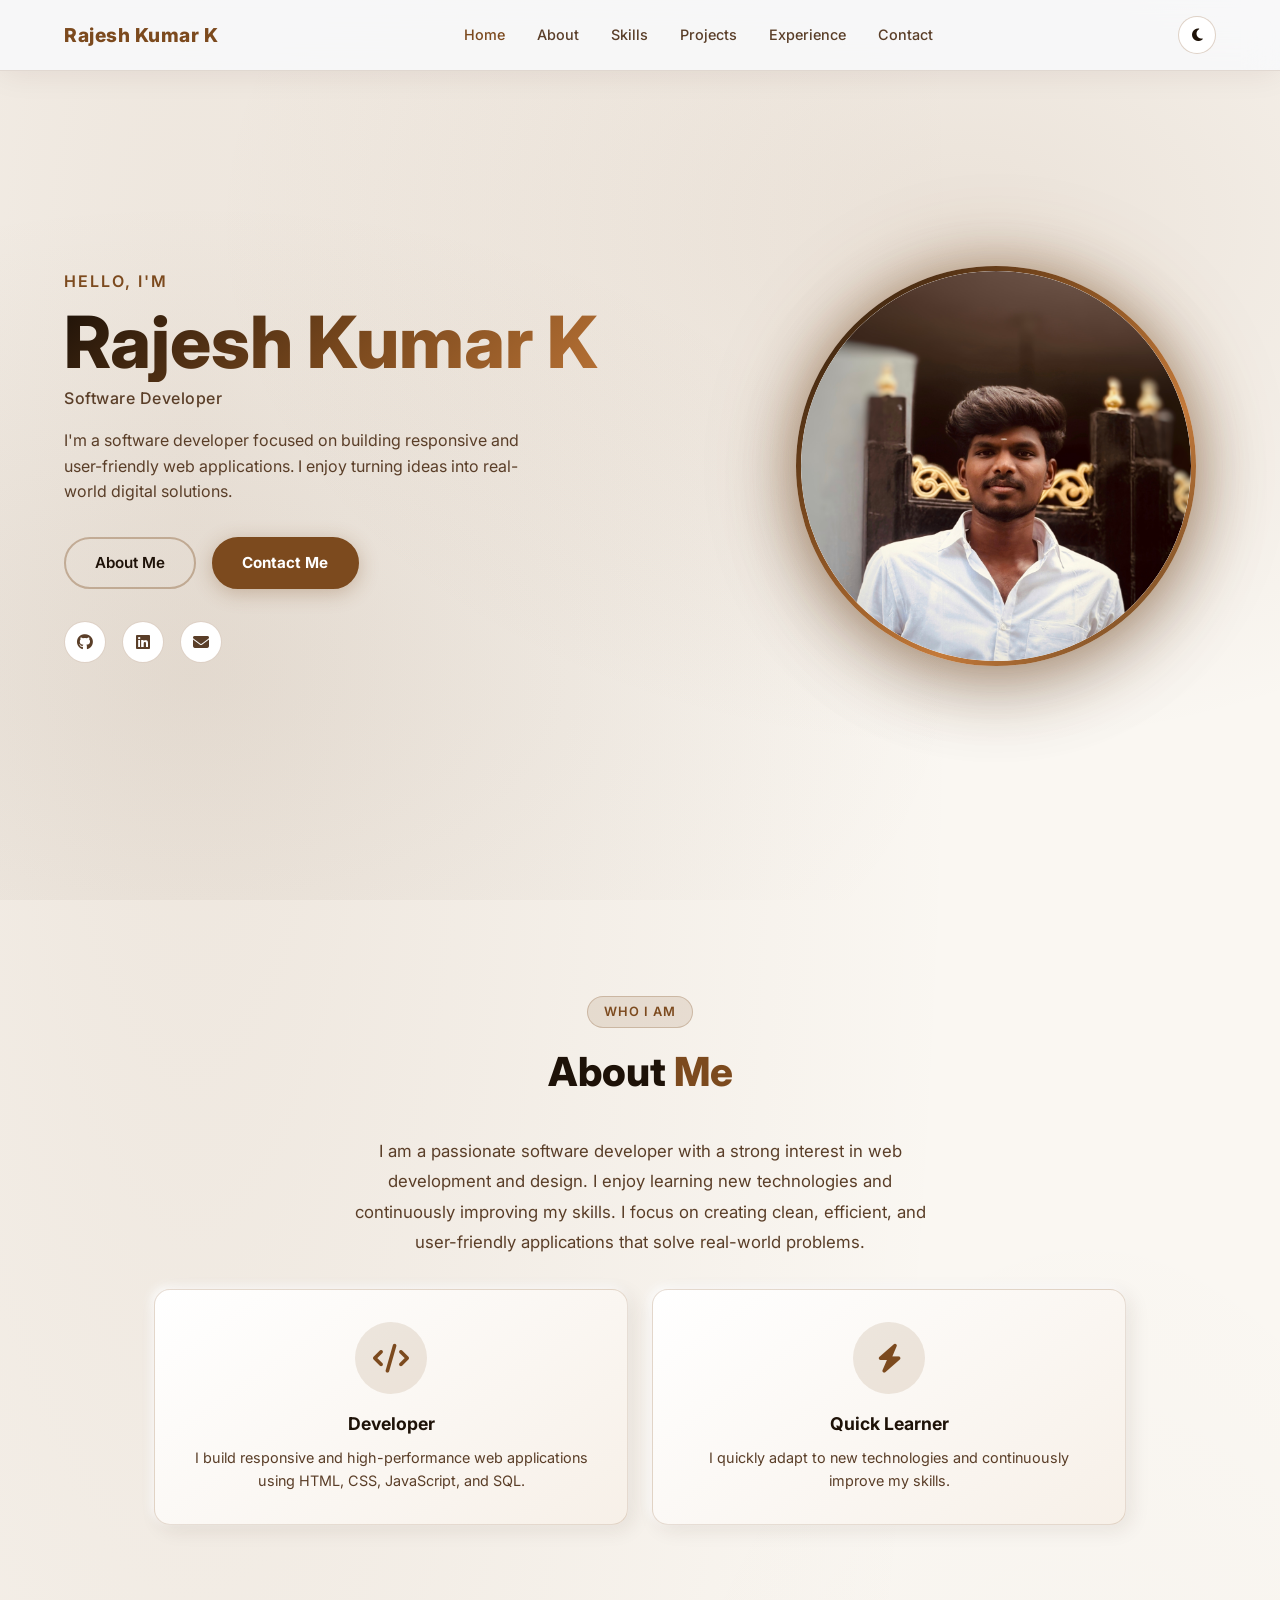
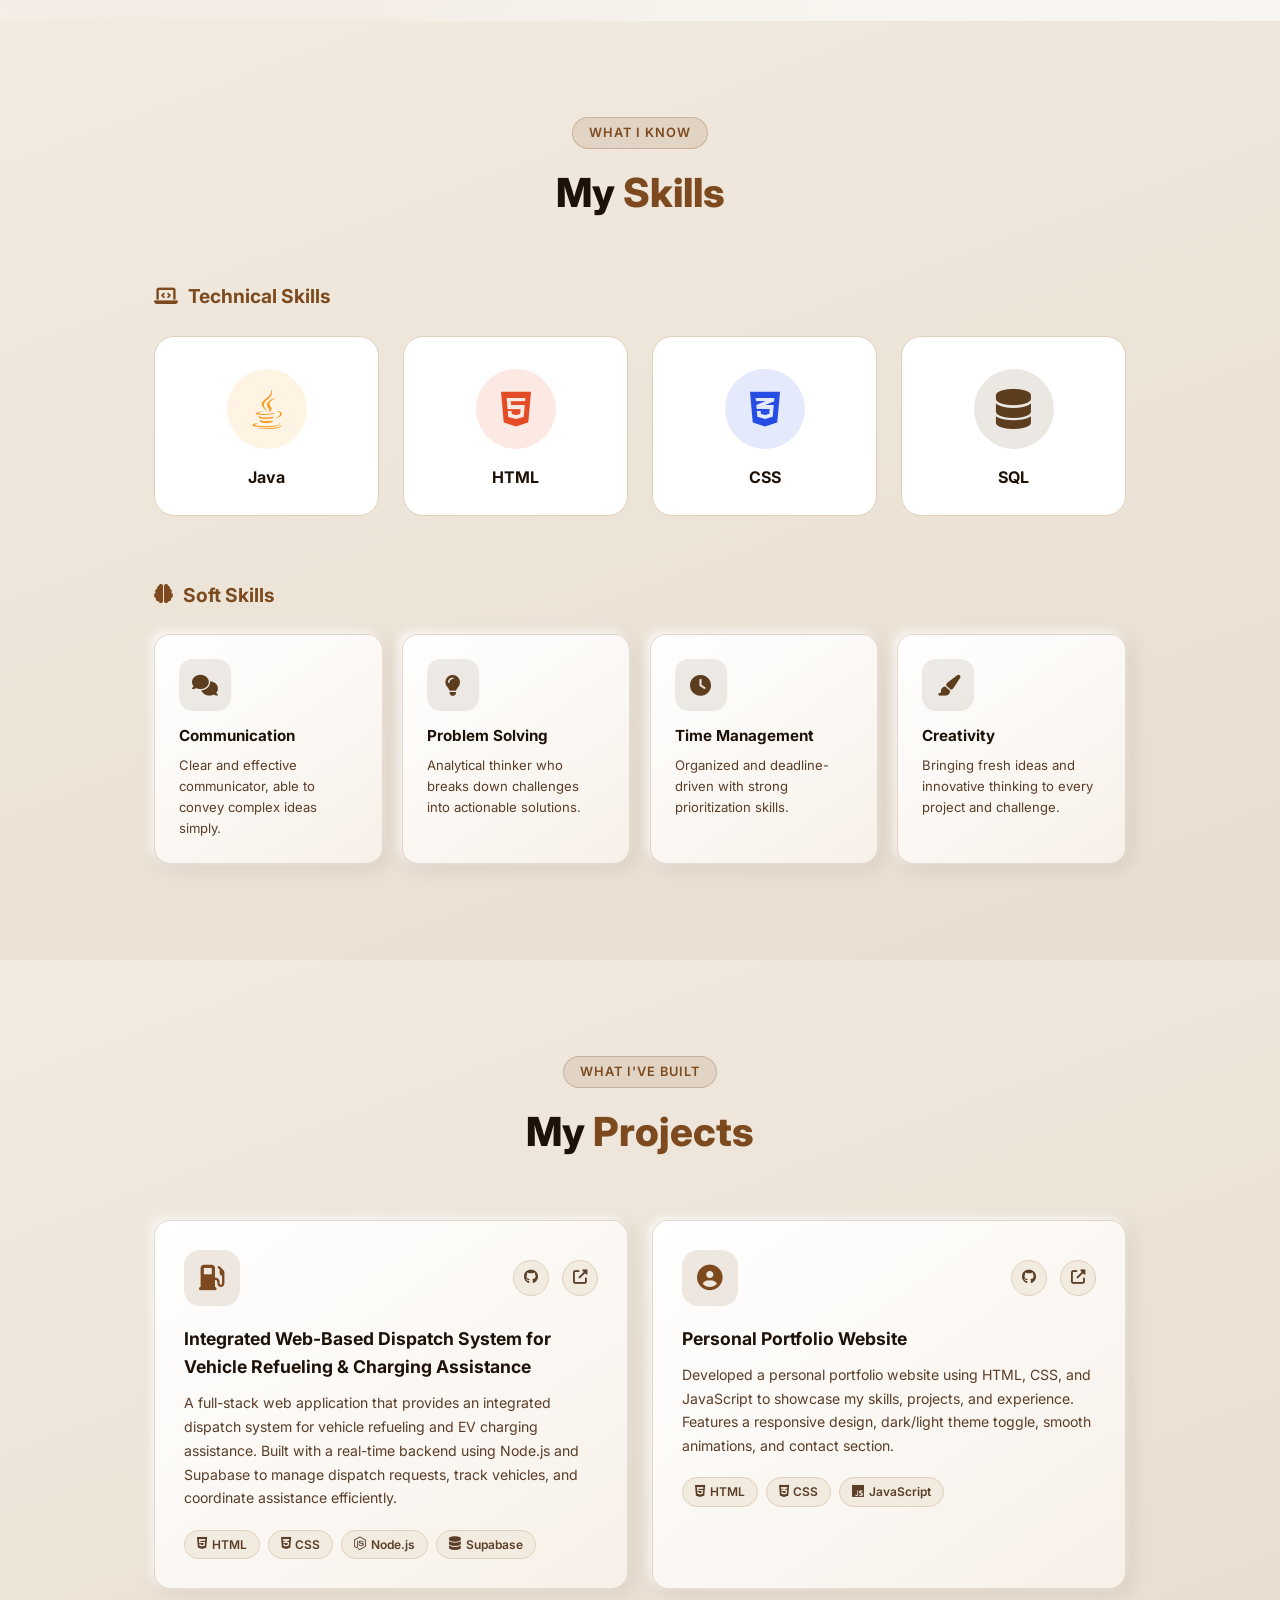
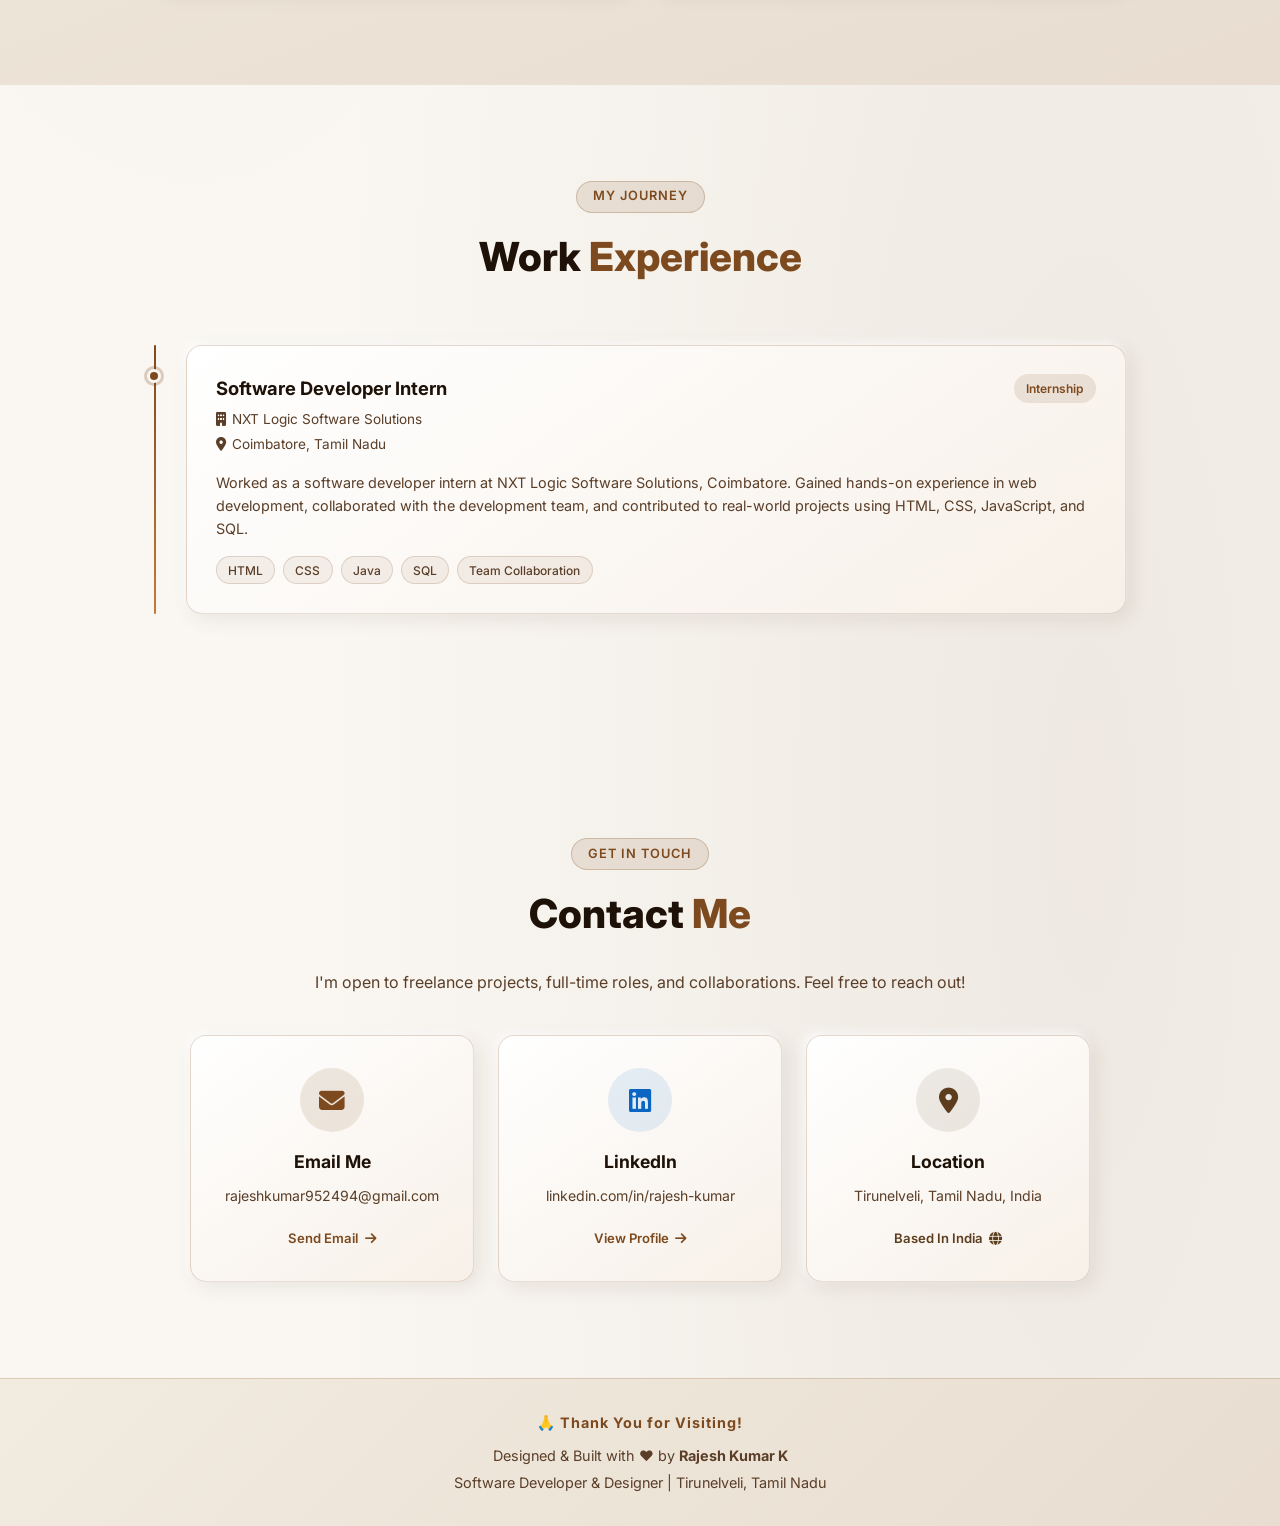
==== commit 7efa5f30: "Update portfolio" ====
--- a/index.html
+++ b/index.html
@@ -36,7 +36,7 @@
     <div class="hero-content">
       <p class="hero-greeting">Hello, I'm</p>
       <h1 class="hero-name">Rajesh Kumar K</h1>
-      <p class="hero-subname">Software Developer & Designer</p>
+      <p class="hero-subname">Software Developer</p>
       <p class="hero-desc">
         I'm a software developer focused on building responsive and user-friendly web applications. I enjoy turning ideas into real-world digital solutions.
       </p>
@@ -45,7 +45,7 @@
         <a href="#contact" class="btn btn-primary">Contact Me</a>
       </div>
       <div class="hero-socials">
-        <a href="#" title="GitHub"><i class="fab fa-github"></i></a>
+        <a href="https://github.com/Rajeshk17" target="_blank" rel="noopener noreferrer" title="GitHub"><i class="fab fa-github"></i></a>
         <a href="https://www.linkedin.com/in/rajesh-kumar-b77222259/" target="_blank" rel="noopener noreferrer" title="LinkedIn"><i class="fab fa-linkedin"></i></a>
         <a href="mailto:rajeshkumar952494@gmail.com" target="_blank" rel="noopener noreferrer" title="Email"><i class="fas fa-envelope"></i></a>
       </div>
@@ -72,11 +72,6 @@
           <div class="about-icon"><i class="fas fa-code"></i></div>
           <h3>Developer</h3>
           <p>I build responsive and high-performance web applications using HTML, CSS, JavaScript, and SQL.</p>
-        </div>
-        <div class="about-card">
-          <div class="about-icon"><i class="fas fa-palette"></i></div>
-          <h3>Designer</h3>
-          <p>I create clean, user-friendly UI/UX designs with a strong focus on simplicity and usability.</p>
         </div>
         <div class="about-card">
           <div class="about-icon"><i class="fas fa-bolt"></i></div>
@@ -190,8 +185,8 @@
           <div class="project-top">
             <div class="project-icon"><i class="fas fa-user-circle"></i></div>
             <div class="project-links">
-              <a href="#" title="View Code"><i class="fab fa-github"></i></a>
-              <a href="#" title="Live Demo"><i class="fas fa-external-link-alt"></i></a>
+              <a href="https://github.com/Rajeshk17/Rajeshkumar-portfolio" target="_blank" rel="noopener noreferrer" title="View Code"><i class="fab fa-github"></i></a>
+              <a href="https://rajeshk17.github.io/Rajeshkumar-portfolio/" target="_blank" rel="noopener noreferrer" title="Live Demo"><i class="fas fa-external-link-alt"></i></a>
             </div>
           </div>
           <h3>Personal Portfolio Website</h3>
